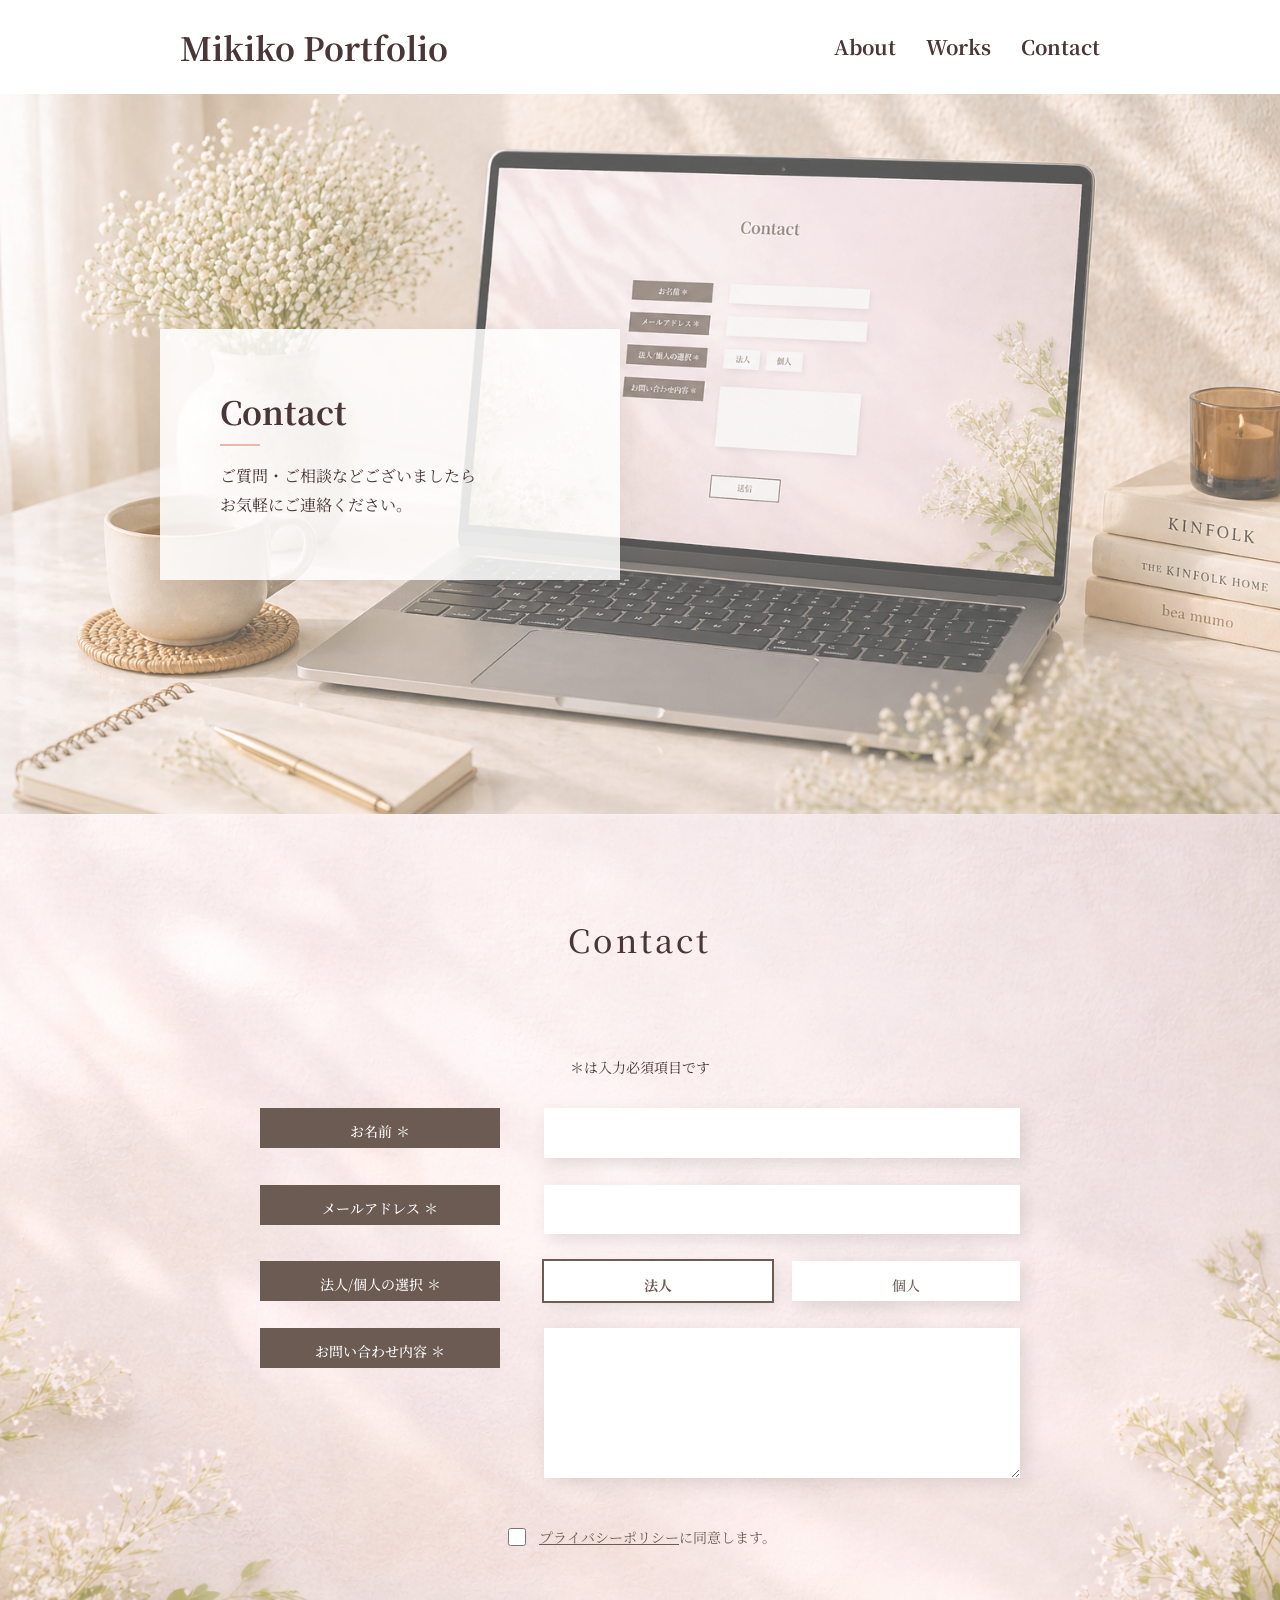
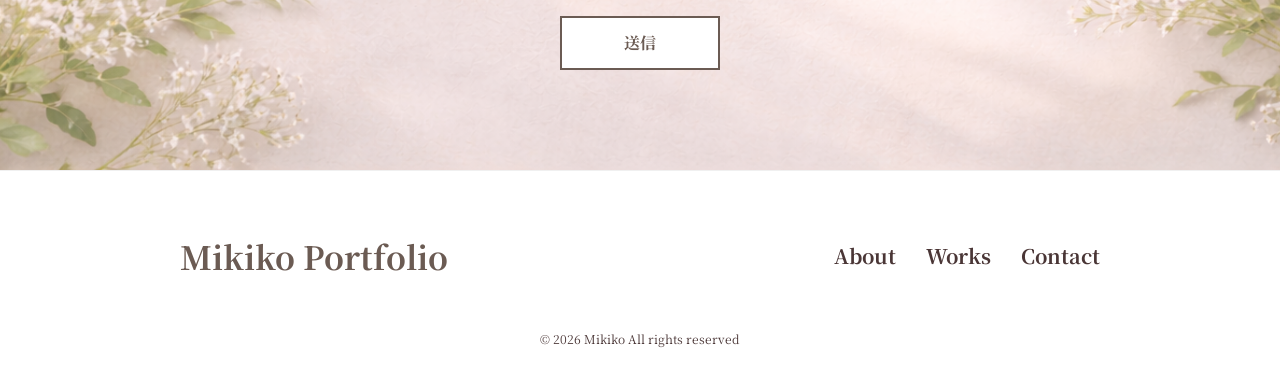
==== contact.html @ df4f46ea "portfolio" ====
<!doctype html>
<html lang="ja">
  <head>
    <meta charset="UTF-8" />
    <meta name="viewport" content="width=device-width, initial-scale=1.0" />
    <meta name="robots" content="noindex" />
    <title>Mikiko Portfolio</title>
    <!-- Google　font読み込み -->
    <link rel="preconnect" href="https://fonts.googleapis.com" />
    <link rel="preconnect" href="https://fonts.gstatic.com" crossorigin />
    <link
      href="https://fonts.googleapis.com/css2?family=Noto+Serif+JP:wght@400;500;700&display=swap"
      rel="stylesheet"
    />
    <!-- CSS読み込み -->
    <link rel="stylesheet" href="./css/reset.css" />
    <link href="https://unpkg.com/aos@2.3.1/dist/aos.css" rel="stylesheet" />
    <link rel="stylesheet" href="./css/style.css" />
  </head>
  <body class="contact-page">
    <header class="header">
      <div class="header__inner">
        <div class="header__logo">
          <a href="index.html">Mikiko Portfolio </a>
        </div>
        <nav class="header__nav">
          <ul class="nav__list">
            <li class="nav__item"><a href="about.html">About</a></li>
            <li class="nav__item"><a href="works.html">Works</a></li>
            <li class="nav__item"><a href="#contact">Contact</a></li>
          </ul>
        </nav>
        <div class="hamburger">
          <span class="hamburger__bar"></span>
          <span class="hamburger__bar"></span>
          <span class="hamburger__bar"></span>
        </div>
        <nav class="drawer__nav">
          <ul class="drawer__nav-list">
            <li class="drawer__nav-list">
              <a href="about.html">About</a>
              <span>私について</span>
            </li>
            <li class="drawer__nav-list">
              <a href="works.html">Works</a>
              <span>制作実績</span>
            </li>
            <li class="drawer__nav-list">
              <a href="contact.html">Contact</a>
              <span>お問い合わせ</span>
            </li>
          </ul>
        </nav>
        <div class="drawer__overlay"></div>
      </div>
    </header>

    <main>
      <section class="mv">
        <div class="mv__bg"></div>
        <div class="mv__inner">
          <div class="mv__content">
            <p class="mv__title">
              Contact
            </p>
            <p class="mv__text">
              ご質問・ご相談などございましたら <br>
              お気軽にご連絡ください。
            </p>
          </div>
        </div>
      </section>


      <section id="contact" class="contact" data-aos="fade-up">
        <div class="contact__inner">
          <h2 class="sec__ttl">Contact</h2>
          <div
            class="frm-container"
            data-aos="zoom-in-up"
            data-aos-duration="1000"
          >
            <p class="contact__text">＊は入力必須項目です</p>
            <div class="form-inner">
              <div class="form-group">
                <label for="your-name">お名前 ＊</label>
                <input type="text" id="your-name" name="your-name" />
              </div>
              <div class="form-group">
                <label for="your-email">メールアドレス ＊</label>
                <input type="email" id="your-email" name="your-email" />
              </div>
              <div class="form-group">
                <label for="your-name">法人/個人の選択 ＊</label>
                <div class="form-select">
                  <div class="form-radio">
                    <input
                      type="radio"
                      id="type-corporete"
                      name="your-type"
                      value="法人"
                      checked
                    />
                    <label for="type-corporete">法人</label>
                  </div>
                  <div class="form-radio">
                    <input
                      type="radio"
                      id="type-individual"
                      name="your-type"
                      value="個人"
                    />
                    <label for="type-individual">個人</label>
                  </div>
                </div>
              </div>
              <div class="form-group">
                <label for="your-message">お問い合わせ内容 ＊</label>
                <textarea id="your-massage" name="your-messge"></textarea>
              </div>

              <div class="form-privacy">
                <label class="form-privacy__label">
                  <input type="checkbox" name="privacy" required />
                  <span class="form-privacy__text">
                    <a href="privacy.html" target="_blank"
                      >プライバシーポリシー</a
                    >に同意します。
                  </span>
                </label>
              </div>

              <button type="submit" class="form-btn">送信</button>
            </div>
          </div>
        </div>
      </section>
    </main>

    <footer class="footer">
      <div class="footer__inner">
        <div class="footer__logo">
          <a href="index.html"></a>Mikiko Portfolio
        </div>
        <nav class="footer__nav">
          <ul class="footer__list">
            <li class="footer__item"><a href="#about">About</a></li>
            <li class="footer__item"><a href="#works">Works</a></li>
            <li class="footer__item"><a href="#contact">Contact</a></li>
          </ul>
        </nav>

        <p class="footer__copyright">
          <small>© 2026 Mikiko All rights reserved</small>
        </p>
      </div>
    </footer>
    <script src="./js/script.js"></script>
    <script src="https://unpkg.com/aos@2.3.1/dist/aos.js"></script>
    <script>
      AOS.init({
        offset: 100, // スクロールしてから動くまでの距離
        duration: 1000, // アニメーションにかける時間(ミリ秒)
        easing: "ease", // 動き方
        once: true, // 一回きり（スクロールを戻しても消えない）
      });
    </script>
  </body>
</html>
---- css/style.css ----
@charset "UTF-8";
/* ===========================
 ここから About ページ専用のスタイル
   =========================== */
.about-page .mv {
  position: relative;
  height: 720px;
  width: 100%;
  overflow: hidden;
  display: -webkit-box;
  display: -ms-flexbox;
  display: flex;
  -webkit-box-align: center;
      -ms-flex-align: center;
          align-items: center;
}
.about-page .mv__bg {
  position: absolute;
  top: 0;
  left: 0;
  width: 100%;
  height: 100%;
  background: url("../img/about__mv.png") center/cover no-repeat;
  -webkit-animation: mvZoom 20s ease-in-out infinite;
          animation: mvZoom 20s ease-in-out infinite;
  z-index: 1;
}
.about-page .mv::after {
  content: "";
  position: absolute;
  inset: 0;
  background: rgba(255, 255, 255, 0.3);
  z-index: 2;
}
.about-page .mv__inner {
  position: relative;
  z-index: 10;
  width: 100%;
  max-width: 1000px;
  margin: 0 auto;
  padding: 0 20px;
}
.about-page .mv__content {
  background-color: rgba(255, 255, 255, 0.85);
  padding: 60px;
  width: 320px;
  -webkit-box-shadow: 0 10px 30px rgba(0, 0, 0, 0.05);
          box-shadow: 0 10px 30px rgba(0, 0, 0, 0.05);
  -webkit-animation: fadeUp 1.5s ease forwards;
          animation: fadeUp 1.5s ease forwards;
}
@media screen and (min-width: 1025px) {
  .about-page .mv__content {
    width: 460px;
  }
}
.about-page .mv__title {
  font-size: 26px;
  font-weight: 700;
  line-height: 1.4;
  margin-bottom: 16px;
}
.about-page .mv__title::after {
  content: "";
  display: block;
  width: 40px;
  height: 2px;
  background: #e8b8ad;
  margin-top: 10px;
  margin-left: auto;
  margin-right: auto;
}
@media screen and (min-width: 768px) {
  .about-page .mv__title::after {
    margin-left: 0;
  }
}
@media screen and (min-width: 1025px) {
  .about-page .mv__title {
    font-size: 32px;
  }
}
.about-page .mv__text {
  font-size: 16px;
  line-height: 1.8;
}
@-webkit-keyframes mvZoom {
  0% {
    -webkit-transform: scale(1);
            transform: scale(1);
  }
  50% {
    -webkit-transform: scale(1.1);
            transform: scale(1.1);
  }
  100% {
    -webkit-transform: scale(1);
            transform: scale(1);
  }
}
@keyframes mvZoom {
  0% {
    -webkit-transform: scale(1);
            transform: scale(1);
  }
  50% {
    -webkit-transform: scale(1.1);
            transform: scale(1.1);
  }
  100% {
    -webkit-transform: scale(1);
            transform: scale(1);
  }
}
@-webkit-keyframes fadeUp {
  from {
    opacity: 0;
    -webkit-transform: translateY(30px);
            transform: translateY(30px);
  }
  to {
    opacity: 1;
    -webkit-transform: translateY(0);
            transform: translateY(0);
  }
}
@keyframes fadeUp {
  from {
    opacity: 0;
    -webkit-transform: translateY(30px);
            transform: translateY(30px);
  }
  to {
    opacity: 1;
    -webkit-transform: translateY(0);
            transform: translateY(0);
  }
}
@media screen and (max-width: 768px) {
  .about-page .mv {
    height: 450px;
  }
  .about-page .mv__content {
    padding: 24px;
    margin: 0 auto;
    text-align: center;
  }
  .about-page .mv__title {
    font-size: 24px;
  }
  .about-page .mv__text {
    font-size: 18px;
  }
}
.about-page {
  /* ===========================
  skills スキル
   =========================== */
}
.about-page .skills {
  padding: 100px 0;
  background-color: #fff;
}
.about-page .skills__inner {
  max-width: 1000px;
  margin: 0 auto;
  padding: 0 20px;
}
.about-page .skills__list {
  display: -webkit-box;
  display: -ms-flexbox;
  display: flex;
  -webkit-box-pack: justify;
      -ms-flex-pack: justify;
          justify-content: space-between;
  gap: 20px;
}
@media screen and (max-width: 767px) {
  .about-page .skills__list {
    -webkit-box-orient: vertical;
    -webkit-box-direction: normal;
        -ms-flex-direction: column;
            flex-direction: column;
    -webkit-box-align: center;
        -ms-flex-align: center;
            align-items: center;
  }
}
.about-page .skills__item {
  -webkit-box-flex: 0;
      -ms-flex: 0 0 23%;
          flex: 0 0 23%;
  text-align: center;
  padding-bottom: 20px;
}
@media screen and (max-width: 767px) {
  .about-page .skills__item {
    width: 100%;
  }
}
.about-page .skills__icon {
  width: 100px;
  height: 100px;
  margin: 0 auto 20px;
  display: -webkit-box;
  display: -ms-flexbox;
  display: flex;
  -webkit-box-align: center;
      -ms-flex-align: center;
          align-items: center;
  -webkit-box-pack: center;
      -ms-flex-pack: center;
          justify-content: center;
}
.about-page .skills__icon img {
  width: 150px;
  height: auto;
  display: block;
}
.about-page .skills__title {
  font-size: 16px;
  font-weight: bold;
  margin-bottom: 15px;
  line-height: 1.4;
}
.about-page .skills__text {
  font-size: 14px;
  line-height: 1.6;
}
.about-page {
  /* ===========================
   制作スタンス
   =========================== */
}
.about-page .stance {
  padding: 100px 0 0;
  background-color: #FDF9F8;
}
.about-page .stance__inner {
  max-width: 1000px;
  margin: 0 auto;
  padding: 0 20px;
}
.about-page .stance__content {
  display: -webkit-box;
  display: -ms-flexbox;
  display: flex;
  -webkit-box-align: center;
      -ms-flex-align: center;
          align-items: center;
  -webkit-box-pack: center;
      -ms-flex-pack: center;
          justify-content: center;
  gap: 50px;
}
@media screen and (max-width: 767px) {
  .about-page .stance__content {
    -webkit-box-orient: vertical;
    -webkit-box-direction: normal;
        -ms-flex-direction: column;
            flex-direction: column;
    gap: 30px;
  }
}
.about-page .stance__image {
  -webkit-box-flex: 0;
      -ms-flex: 0 0 50%;
          flex: 0 0 50%;
  position: relative;
  margin-right: calc(50% - 50vw);
  width: auto;
}
.about-page .stance__image img {
  width: 100%;
  height: auto;
  display: block;
  -o-object-fit: cover;
     object-fit: cover;
  mask-image: -webkit-gradient(linear, right top, left top, color-stop(80%, black), to(transparent));
  mask-image: linear-gradient(to left, black 80%, transparent 100%);
  -webkit-mask-image: -webkit-gradient(linear, right top, left top, color-stop(80%, black), to(transparent));
  -webkit-mask-image: linear-gradient(to left, black 80%, transparent 100%);
}
.about-page .stance__text {
  -webkit-box-flex: 1;
      -ms-flex: 1;
          flex: 1;
  text-align: left;
  font-family: "Noto Serif JP", serif;
  font-size: 16px;
  line-height: 2.2;
  color: #6B5B53;
  letter-spacing: 0.05em;
}
@media screen and (min-width: 1025px) {
  .about-page .stance__text {
    font-size: 18px;
  }
}
.about-page {
  /* ===========================
    profile 目標
   =========================== */
}
.about-page .profile {
  padding: 80px 0;
}
.about-page .profile__inner {
  width: min(100% - 40px, 1080px);
  margin: 0 auto;
  display: grid;
  grid-template-columns: 1fr;
  gap: 60px;
  position: relative;
}
@media screen and (min-width: 1025px) {
  .about-page .profile__inner {
    grid-template-columns: 1fr 1fr;
    gap: 48px;
  }
}
.about-page .profile__inner::before {
  content: "";
  position: absolute;
  top: 0;
  bottom: 0;
  left: 50%;
  width: 1px;
  background: #e8ddd8;
}
@media screen and (max-width: 767px) {
  .about-page .profile__inner::before {
    display: none;
  }
}
.about-page .profile__block {
  display: -webkit-box;
  display: -ms-flexbox;
  display: flex;
  -webkit-box-align: center;
      -ms-flex-align: center;
          align-items: center;
  -webkit-box-pack: justify;
      -ms-flex-pack: justify;
          justify-content: space-between;
  gap: 32px;
}
@media screen and (min-width: 1025px) {
  .about-page .profile__block {
    -webkit-box-pack: justify;
        -ms-flex-pack: justify;
            justify-content: space-between;
  }
}
.about-page .profile .sec__ttl {
  text-align: left;
}
.about-page .profile .sec__ttl::after {
  content: "";
  display: block;
  width: 40px;
  height: 2px;
  background: #e8b8ad;
  margin-top: 10px;
}
.about-page .profile__text {
  font-size: 14px;
  line-height: 2;
}
.about-page .profile__image {
  -ms-flex-negative: 0;
      flex-shrink: 0;
  overflow: hidden;
}
.about-page .profile__image img {
  width: 100%;
  height: 100%;
  -o-object-fit: cover;
     object-fit: cover;
  display: block;
}
.about-page .profile__image--square {
  width: 180px;
  height: 180px;
}
.about-page .profile__image--circle {
  width: 180px;
  height: 180px;
  border-radius: 50%;
}
.about-page {
  /* ===========================
  thanks セクション（インナー幅に合わせる版）
  =========================== */
}
.about-page .thanks {
  background: #fdf6f5;
  padding: 80px 0;
}
.about-page .thanks__inner {
  /* 他のセクションと共通のインナー幅に合わせる */
  width: min(100% - 40px, 1080px);
  margin: 0 auto;
  display: -webkit-box;
  display: -ms-flexbox;
  display: flex;
  -webkit-box-orient: horizontal;
  -webkit-box-direction: normal;
      -ms-flex-direction: row;
          flex-direction: row;
  -webkit-box-pack: justify;
      -ms-flex-pack: justify;
          justify-content: space-between;
  -webkit-box-align: center;
      -ms-flex-align: center;
          align-items: center;
}
.about-page .thanks__icon {
  width: 60px;
  height: auto;
  -ms-flex-negative: 0;
      flex-shrink: 0;
}
.about-page .thanks__icon:first-child {
  -webkit-transform: rotate(10deg);
          transform: rotate(10deg);
}
.about-page .thanks__icon:last-child {
  -webkit-transform: scaleX(-1) rotate(10deg);
          transform: scaleX(-1) rotate(10deg);
}
.about-page .thanks__text {
  text-align: center;
  /* テキストがアイコンに近すぎないよう、最低限の余白を確保 */
  padding: 0 20px;
}
.about-page .thanks__text p {
  font-size: 15px;
  line-height: 2;
  margin: 0;
  color: #5c514d;
}
.about-page {
  /* スマホ用調整 */
}
@media screen and (max-width: 767px) {
  .about-page .thanks {
    padding: 50px 0;
  }
  .about-page .thanks__inner {
    /* スマホでは間隔を space-between ではなく gap に戻すと綺麗です */
    -webkit-box-pack: center;
        -ms-flex-pack: center;
            justify-content: center;
    gap: 20px;
  }
  .about-page .thanks__icon {
    width: 35px;
  }
  .about-page .thanks__text p {
    font-size: 13px;
  }
}

/* ===========================
 ここから Works ページ専用のスタイル
   =========================== */
.works-page .mv {
  position: relative;
  height: 720px;
  width: 100%;
  overflow: hidden;
  display: -webkit-box;
  display: -ms-flexbox;
  display: flex;
  -webkit-box-align: center;
      -ms-flex-align: center;
          align-items: center;
}
.works-page .mv__bg {
  position: absolute;
  top: 0;
  left: 0;
  width: 100%;
  height: 100%;
  background: url("../img/works_mv.png") center/cover no-repeat;
  -webkit-animation: mvZoom 20s ease-in-out infinite;
          animation: mvZoom 20s ease-in-out infinite;
  z-index: 1;
}
.works-page .mv::after {
  content: "";
  position: absolute;
  inset: 0;
  background: rgba(255, 255, 255, 0.3);
  z-index: 2;
}
.works-page .mv__inner {
  position: relative;
  z-index: 10;
  width: 100%;
  max-width: 1000px;
  margin: 0 auto;
  padding: 0 20px;
}
.works-page .mv__content {
  background-color: rgba(255, 255, 255, 0.85);
  padding: 60px;
  width: 320px;
  -webkit-box-shadow: 0 10px 30px rgba(0, 0, 0, 0.05);
          box-shadow: 0 10px 30px rgba(0, 0, 0, 0.05);
  -webkit-animation: fadeUp 1.5s ease forwards;
          animation: fadeUp 1.5s ease forwards;
}
@media screen and (min-width: 1025px) {
  .works-page .mv__content {
    width: 460px;
  }
}
.works-page .mv__title {
  font-size: 26px;
  font-weight: 700;
  line-height: 1.4;
  margin-bottom: 16px;
}
.works-page .mv__title::after {
  content: "";
  display: block;
  width: 40px;
  height: 2px;
  background: #e8b8ad;
  margin-top: 10px;
  margin-left: auto;
  margin-right: auto;
}
@media screen and (min-width: 768px) {
  .works-page .mv__title::after {
    margin-left: 0;
  }
}
@media screen and (min-width: 1025px) {
  .works-page .mv__title {
    font-size: 32px;
  }
}
.works-page .mv__text {
  font-size: 16px;
  line-height: 1.8;
}
@keyframes mvZoom {
  0% {
    -webkit-transform: scale(1);
            transform: scale(1);
  }
  50% {
    -webkit-transform: scale(1.1);
            transform: scale(1.1);
  }
  100% {
    -webkit-transform: scale(1);
            transform: scale(1);
  }
}
@keyframes fadeUp {
  from {
    opacity: 0;
    -webkit-transform: translateY(30px);
            transform: translateY(30px);
  }
  to {
    opacity: 1;
    -webkit-transform: translateY(0);
            transform: translateY(0);
  }
}
@media screen and (max-width: 768px) {
  .works-page .mv {
    height: 450px;
  }
  .works-page .mv__content {
    padding: 24px;
    margin: 0 auto;
    text-align: center;
  }
  .works-page .mv__title {
    font-size: 24px;
  }
  .works-page .mv__text {
    font-size: 18px;
  }
}
.works-page {
  /* ===========================
    Works ページ専用スタイル修正
    =========================== */
}
.works-page .works__dtl {
  padding: 80px 0;
  background-color: #fff;
}
.works-page .works__dtl-inner {
  width: min(100% - 40px, 1080px);
  margin: 0 auto;
}
.works-page .works__dtl-content {
  margin-top: 60px;
  display: -webkit-box;
  display: -ms-flexbox;
  display: flex;
  -webkit-box-orient: vertical;
  -webkit-box-direction: normal;
      -ms-flex-direction: column;
          flex-direction: column;
  gap: 80px;
}
@media screen and (min-width: 1025px) {
  .works-page .works__dtl-content {
    gap: 120px;
  }
}
.works-page .works-item {
  display: -webkit-box;
  display: -ms-flexbox;
  display: flex;
  -webkit-box-orient: vertical;
  -webkit-box-direction: normal;
      -ms-flex-direction: column;
          flex-direction: column;
  gap: 24px;
}
@media screen and (min-width: 1025px) {
  .works-page .works-item {
    -webkit-box-orient: horizontal;
    -webkit-box-direction: normal;
        -ms-flex-direction: row;
            flex-direction: row;
    -webkit-box-align: start;
        -ms-flex-align: start;
            align-items: flex-start;
    gap: 60px;
  }
}
.works-page .works-item__image {
  width: 100%;
}
@media screen and (min-width: 1025px) {
  .works-page .works-item__image {
    width: 50%;
  }
}
.works-page .works-item__image img {
  width: 100%;
  height: auto;
  display: block;
  -webkit-transition: -webkit-transform 0.3s ease;
  transition: -webkit-transform 0.3s ease;
  transition: transform 0.3s ease;
  transition: transform 0.3s ease, -webkit-transform 0.3s ease;
  border-radius: 5px;
}
.works-page .works-item__image img:hover {
  -webkit-transform: scale(1.02);
          transform: scale(1.02);
}
.works-page .works-item__body {
  width: 100%;
}
@media screen and (min-width: 1025px) {
  .works-page .works-item__body {
    width: 50%;
  }
}
.works-page .works-item__title {
  font-size: 18px;
  font-weight: 700;
  line-height: 1.5;
  margin-bottom: 24px;
  color: #333;
}
@media screen and (min-width: 1025px) {
  .works-page .works-item__title {
    font-size: 22px;
  }
}
.works-page .works-item__info {
  margin-bottom: 30px;
}
.works-page .works-item__info-row {
  display: -webkit-box;
  display: -ms-flexbox;
  display: flex;
  font-size: 14px;
  line-height: 1.8;
  margin-bottom: 8px;
}
.works-page .works-item__info-row dt {
  font-weight: 700;
  width: 6em;
  -ms-flex-negative: 0;
      flex-shrink: 0;
}
.works-page .works-item__info-row dd {
  margin-left: 0;
  color: #555;
}
.works-page .works-item__text {
  font-size: 15px;
  line-height: 1.8;
  color: #444;
  text-align: justify;
}
@media screen and (max-width: 767px) {
  .works-page .works__dtl {
    padding: 50px 0;
  }
  .works-page .works__dtl-content {
    margin-top: 40px;
  }
  .works-page .works-item__title {
    margin-bottom: 16px;
  }
  .works-page .works-item__info {
    margin-bottom: 20px;
  }
}

/* ===========================
 ここから Works ページ専用のスタイル
   =========================== */
.contact-page .mv {
  position: relative;
  height: 720px;
  width: 100%;
  overflow: hidden;
  display: -webkit-box;
  display: -ms-flexbox;
  display: flex;
  -webkit-box-align: center;
      -ms-flex-align: center;
          align-items: center;
}
.contact-page .mv__bg {
  position: absolute;
  top: 0;
  left: 0;
  width: 100%;
  height: 100%;
  background: url("../img/contact_mv.png") center/cover no-repeat;
  -webkit-animation: mvZoom 20s ease-in-out infinite;
          animation: mvZoom 20s ease-in-out infinite;
  z-index: 1;
}
.contact-page .mv::after {
  content: "";
  position: absolute;
  inset: 0;
  background: rgba(255, 255, 255, 0.3);
  z-index: 2;
}
.contact-page .mv__inner {
  position: relative;
  z-index: 10;
  width: 100%;
  max-width: 1000px;
  margin: 0 auto;
  padding: 0 20px;
}
.contact-page .mv__content {
  background-color: rgba(255, 255, 255, 0.85);
  padding: 60px;
  width: 320px;
  -webkit-box-shadow: 0 10px 30px rgba(0, 0, 0, 0.05);
          box-shadow: 0 10px 30px rgba(0, 0, 0, 0.05);
  -webkit-animation: fadeUp 1.5s ease forwards;
          animation: fadeUp 1.5s ease forwards;
}
@media screen and (min-width: 1025px) {
  .contact-page .mv__content {
    width: 460px;
  }
}
.contact-page .mv__title {
  font-size: 26px;
  font-weight: 700;
  line-height: 1.4;
  margin-bottom: 16px;
}
.contact-page .mv__title::after {
  content: "";
  display: block;
  width: 40px;
  height: 2px;
  background: #e8b8ad;
  margin-top: 10px;
  margin-left: auto;
  margin-right: auto;
}
@media screen and (min-width: 768px) {
  .contact-page .mv__title::after {
    margin-left: 0;
  }
}
@media screen and (min-width: 1025px) {
  .contact-page .mv__title {
    font-size: 32px;
  }
}
.contact-page .mv__text {
  font-size: 16px;
  line-height: 1.8;
}
@keyframes mvZoom {
  0% {
    -webkit-transform: scale(1);
            transform: scale(1);
  }
  50% {
    -webkit-transform: scale(1.1);
            transform: scale(1.1);
  }
  100% {
    -webkit-transform: scale(1);
            transform: scale(1);
  }
}
@keyframes fadeUp {
  from {
    opacity: 0;
    -webkit-transform: translateY(30px);
            transform: translateY(30px);
  }
  to {
    opacity: 1;
    -webkit-transform: translateY(0);
            transform: translateY(0);
  }
}
@media screen and (max-width: 768px) {
  .contact-page .mv {
    height: 450px;
  }
  .contact-page .mv__content {
    padding: 24px;
    margin: 0 auto;
    text-align: center;
  }
  .contact-page .mv__title {
    font-size: 24px;
  }
  .contact-page .mv__text {
    font-size: 18px;
  }
}
.contact-page {
  /* ===========================
  skills スキル
   =========================== */
}
.contact-page .skills {
  padding: 100px 0;
  background-color: #fff;
}
.contact-page .skills__inner {
  max-width: 1000px;
  margin: 0 auto;
  padding: 0 20px;
}
.contact-page .skills__list {
  display: -webkit-box;
  display: -ms-flexbox;
  display: flex;
  -webkit-box-pack: justify;
      -ms-flex-pack: justify;
          justify-content: space-between;
  gap: 20px;
}
@media screen and (max-width: 767px) {
  .contact-page .skills__list {
    -webkit-box-orient: vertical;
    -webkit-box-direction: normal;
        -ms-flex-direction: column;
            flex-direction: column;
    -webkit-box-align: center;
        -ms-flex-align: center;
            align-items: center;
  }
}
.contact-page .skills__item {
  -webkit-box-flex: 0;
      -ms-flex: 0 0 23%;
          flex: 0 0 23%;
  text-align: center;
  padding-bottom: 20px;
}
@media screen and (max-width: 767px) {
  .contact-page .skills__item {
    width: 100%;
  }
}
.contact-page .skills__icon {
  width: 100px;
  height: 100px;
  margin: 0 auto 20px;
  display: -webkit-box;
  display: -ms-flexbox;
  display: flex;
  -webkit-box-align: center;
      -ms-flex-align: center;
          align-items: center;
  -webkit-box-pack: center;
      -ms-flex-pack: center;
          justify-content: center;
}
.contact-page .skills__icon img {
  width: 150px;
  height: auto;
  display: block;
}
.contact-page .skills__title {
  font-size: 16px;
  font-weight: bold;
  margin-bottom: 15px;
  line-height: 1.4;
}
.contact-page .skills__text {
  font-size: 14px;
  line-height: 1.6;
}
.contact-page {
  /* ===========================
   制作スタンス
   =========================== */
}
.contact-page .stance {
  padding: 100px 0 0;
  background-color: #FDF9F8;
}
.contact-page .stance__inner {
  max-width: 1000px;
  margin: 0 auto;
  padding: 0 20px;
}
.contact-page .stance__content {
  display: -webkit-box;
  display: -ms-flexbox;
  display: flex;
  -webkit-box-align: center;
      -ms-flex-align: center;
          align-items: center;
  -webkit-box-pack: center;
      -ms-flex-pack: center;
          justify-content: center;
  gap: 50px;
}
@media screen and (max-width: 767px) {
  .contact-page .stance__content {
    -webkit-box-orient: vertical;
    -webkit-box-direction: normal;
        -ms-flex-direction: column;
            flex-direction: column;
    gap: 30px;
  }
}
.contact-page .stance__image {
  -webkit-box-flex: 0;
      -ms-flex: 0 0 50%;
          flex: 0 0 50%;
  position: relative;
  margin-right: calc(50% - 50vw);
  width: auto;
}
.contact-page .stance__image img {
  width: 100%;
  height: auto;
  display: block;
  -o-object-fit: cover;
     object-fit: cover;
  mask-image: -webkit-gradient(linear, right top, left top, color-stop(80%, black), to(transparent));
  mask-image: linear-gradient(to left, black 80%, transparent 100%);
  -webkit-mask-image: -webkit-gradient(linear, right top, left top, color-stop(80%, black), to(transparent));
  -webkit-mask-image: linear-gradient(to left, black 80%, transparent 100%);
}
.contact-page .stance__text {
  -webkit-box-flex: 1;
      -ms-flex: 1;
          flex: 1;
  text-align: left;
  font-family: "Noto Serif JP", serif;
  font-size: 16px;
  line-height: 2.2;
  color: #6B5B53;
  letter-spacing: 0.05em;
}
@media screen and (min-width: 1025px) {
  .contact-page .stance__text {
    font-size: 18px;
  }
}
.contact-page {
  /* ===========================
    profile 目標
   =========================== */
}
.contact-page .profile {
  padding: 80px 0;
}
.contact-page .profile__inner {
  width: min(100% - 40px, 1080px);
  margin: 0 auto;
  display: grid;
  grid-template-columns: 1fr;
  gap: 60px;
  position: relative;
}
@media screen and (min-width: 1025px) {
  .contact-page .profile__inner {
    grid-template-columns: 1fr 1fr;
    gap: 48px;
  }
}
.contact-page .profile__inner::before {
  content: "";
  position: absolute;
  top: 0;
  bottom: 0;
  left: 50%;
  width: 1px;
  background: #e8ddd8;
}
@media screen and (max-width: 767px) {
  .contact-page .profile__inner::before {
    display: none;
  }
}
.contact-page .profile__block {
  display: -webkit-box;
  display: -ms-flexbox;
  display: flex;
  -webkit-box-align: center;
      -ms-flex-align: center;
          align-items: center;
  -webkit-box-pack: justify;
      -ms-flex-pack: justify;
          justify-content: space-between;
  gap: 32px;
}
@media screen and (min-width: 1025px) {
  .contact-page .profile__block {
    -webkit-box-pack: justify;
        -ms-flex-pack: justify;
            justify-content: space-between;
  }
}
.contact-page .profile .sec__ttl {
  text-align: left;
}
.contact-page .profile .sec__ttl::after {
  content: "";
  display: block;
  width: 40px;
  height: 2px;
  background: #e8b8ad;
  margin-top: 10px;
}
.contact-page .profile__text {
  font-size: 14px;
  line-height: 2;
}
.contact-page .profile__image {
  -ms-flex-negative: 0;
      flex-shrink: 0;
  overflow: hidden;
}
.contact-page .profile__image img {
  width: 100%;
  height: 100%;
  -o-object-fit: cover;
     object-fit: cover;
  display: block;
}
.contact-page .profile__image--square {
  width: 180px;
  height: 180px;
}
.contact-page .profile__image--circle {
  width: 180px;
  height: 180px;
  border-radius: 50%;
}
.contact-page {
  /* ===========================
  thanks
     =========================== */
}
.contact-page .thanks {
  background: #fdf6f5;
  padding: 50px 20px;
  display: -webkit-box;
  display: -ms-flexbox;
  display: flex;
  -webkit-box-pack: center;
      -ms-flex-pack: center;
          justify-content: center;
  -webkit-box-align: center;
      -ms-flex-align: center;
          align-items: center;
  gap: 30px;
}
.contact-page .thanks__icon {
  width: 50px;
  height: auto;
  -o-object-fit: contain;
     object-fit: contain;
}
.contact-page .thanks__icon:last-child {
  /* もし「左右反転させてから傾けたい」場合はこちら */
  -webkit-transform: scaleX(-1) rotate(-10deg);
          transform: scaleX(-1) rotate(-10deg);
}
.contact-page .thanks__text {
  text-align: center;
}
.contact-page .thanks__text p {
  font-size: 14px;
  line-height: 1.8;
  margin: 0;
  color: #666;
}
.contact-page {
  /* スマホ用：アイコンを小さくするか、非表示にする */
}
@media (max-width: 600px) {
  .contact-page .thanks {
    gap: 15px;
  }
  .contact-page .thanks__icon {
    width: 30px;
  }
  .contact-page .thanks__text p {
    font-size: 12px;
  }
}

*,
*::before,
*::after {
  -webkit-box-sizing: border-box;
          box-sizing: border-box;
  font-family: "Noto Serif JP", serif !important;
}

body {
  font-family: "Noto Sans JP", sans-serif;
  color: #4A3636;
  line-height: 1.6;
  background-color: #fff;
}

/* ===========================
共通部分
セクションタイトル 
   =========================== */
.sec__ttl {
  font-family: "Noto Serif JP", serif;
  text-align: center;
  font-style: 32px;
  font-weight: 500;
  margin-bottom: 80px;
}
@media screen and (min-width: 1025px) {
  .sec__ttl {
    font-size: 32px;
    margin-bottom: 90px;
    letter-spacing: 0.1em;
  }
}

/* ===========================
 header ヘッダー
   =========================== */
.header {
  width: 100%;
  background-color: #fff;
  position: sticky;
  top: 0;
  z-index: 100;
}
.header__inner {
  max-width: 960px;
  margin: 0 auto;
  padding: 20px;
  display: -webkit-box;
  display: -ms-flexbox;
  display: flex;
  -webkit-box-pack: justify;
      -ms-flex-pack: justify;
          justify-content: space-between;
  -webkit-box-align: center;
      -ms-flex-align: center;
          align-items: center;
}
.header__logo a {
  font-size: 20px;
  font-weight: 700;
  text-decoration: none;
}
@media screen and (min-width: 1025px) {
  .header__logo a {
    font-size: 32px;
    line-height: 1.7;
  }
}
.header__nav .nav__list {
  display: none;
}
@media screen and (min-width: 1025px) {
  .header__nav .nav__list {
    display: -webkit-box;
    display: -ms-flexbox;
    display: flex;
    gap: 30px;
    list-style: none;
  }
}
.header__nav .nav__item a {
  text-decoration: none;
  font-size: 20px;
  font-weight: 700;
  -webkit-transition: opacity 0.3s;
  transition: opacity 0.3s;
}
.header__nav .nav__item a:hover {
  opacity: 0.6;
}
.header .hamburger {
  width: 30px;
  height: 24px;
  position: relative;
  background: none;
  border: none;
  cursor: pointer;
  display: block;
  z-index: 101;
}
@media screen and (min-width: 768px) {
  .header .hamburger {
    display: none;
  }
}
.header .hamburger__bar {
  position: absolute;
  left: 0;
  width: 100%;
  height: 2px;
  background-color: #6B5B53;
  -webkit-transition: all 0.3s;
  transition: all 0.3s;
}
.header .hamburger__bar:nth-child(1) {
  top: 0;
}
.header .hamburger__bar:nth-child(2) {
  top: 50%;
  -webkit-transform: translateY(-50%);
          transform: translateY(-50%);
}
.header .hamburger__bar:nth-child(3) {
  bottom: 0;
}
.header .hamburger.is-open .hamburger__bar:nth-child(1) {
  -webkit-transform: translateY(11px) rotate(45deg);
          transform: translateY(11px) rotate(45deg);
}
.header .hamburger.is-open .hamburger__bar:nth-child(2) {
  opacity: 0;
}
.header .hamburger.is-open .hamburger__bar:nth-child(3) {
  -webkit-transform: translateY(-11px) rotate(-45deg);
          transform: translateY(-11px) rotate(-45deg);
}
.header .drawer__nav {
  position: fixed;
  top: 0;
  right: 0;
  width: 320px;
  height: 100vh;
  background-color: #fcf8f7;
  text-align: center;
  z-index: 100;
  padding: 0;
  -webkit-transform: translateX(100%);
          transform: translateX(100%);
  -webkit-transition: -webkit-transform 0.4s ease;
  transition: -webkit-transform 0.4s ease;
  transition: transform 0.4s ease;
  transition: transform 0.4s ease, -webkit-transform 0.4s ease;
}
.header .drawer__nav.is-open {
  -webkit-transform: translateX(0);
          transform: translateX(0);
}
.header .drawer__header {
  display: -webkit-box;
  display: -ms-flexbox;
  display: flex;
  -webkit-box-align: center;
      -ms-flex-align: center;
          align-items: center;
  -webkit-box-pack: justify;
      -ms-flex-pack: justify;
          justify-content: space-between;
  padding: 20px 24px;
  border-bottom: 1px solid rgba(0, 0, 0, 0.1);
}
.header .drawer__header .drawer__title {
  font-size: 14px;
  font-weight: 500;
  letter-spacing: 0.05em;
}
.header .drawer__nav-list {
  list-style: none;
  margin: 0;
  padding-top: 40px;
}
.header .drawer__nav-list li {
  padding: 40px 0;
  border-bottom: 1px solid #4A3636;
  cursor: pointer;
  -webkit-transition: background-color 0.2s ease;
  transition: background-color 0.2s ease;
}
.header .drawer__nav-list li:hover {
  background-color: rgba(0, 0, 0, 0.03);
}
.header .drawer__nav-list li a, .header .drawer__nav-list li > span:first-child, .header .drawer__nav-list li {
  display: block;
  font-size: 24px;
  font-weight: 600;
  margin-bottom: 8px;
}
.header .drawer__nav-list li span {
  display: block;
  font-size: 14px;
  opacity: 0.8;
  margin-top: 4px;
  letter-spacing: 0.08em;
}
.header .drawer__overlay {
  display: none;
  position: fixed;
  inset: 0;
  background-color: rgba(0, 0, 0, 0.3);
  z-index: 99;
}
.header .drawer__overlay.is-open {
  display: block;
}

.mv {
  position: relative;
  height: 720px;
  width: 100%;
  overflow: hidden;
  display: -webkit-box;
  display: -ms-flexbox;
  display: flex;
  -webkit-box-align: center;
      -ms-flex-align: center;
          align-items: center;
}
.mv__bg {
  position: absolute;
  top: 0;
  left: 0;
  width: 100%;
  height: 100%;
  background: url("../img/mv__bg.png") center/cover no-repeat;
  -webkit-animation: mvZoom 20s ease-in-out infinite;
          animation: mvZoom 20s ease-in-out infinite;
  z-index: 1;
}
.mv::after {
  content: "";
  position: absolute;
  inset: 0;
  background: rgba(255, 255, 255, 0.3);
  z-index: 2;
}
.mv__inner {
  position: relative;
  z-index: 10;
  width: 100%;
  max-width: 1000px;
  margin: 0 auto;
  padding: 0 20px;
}
.mv__content {
  background-color: rgba(255, 255, 255, 0.85);
  padding: 60px;
  width: 320px;
  -webkit-box-shadow: 0 10px 30px rgba(0, 0, 0, 0.05);
          box-shadow: 0 10px 30px rgba(0, 0, 0, 0.05);
  -webkit-animation: fadeUp 1.5s ease forwards;
          animation: fadeUp 1.5s ease forwards;
}
@media screen and (min-width: 1025px) {
  .mv__content {
    width: 460px;
  }
}
.mv__title {
  font-size: 26px;
  font-weight: 700;
  line-height: 1.4;
  margin-bottom: 16px;
}
@media screen and (min-width: 1025px) {
  .mv__title {
    font-size: 32px;
  }
}
.mv__text {
  font-size: 16px;
  line-height: 1.8;
}
@keyframes mvZoom {
  0% {
    -webkit-transform: scale(1);
            transform: scale(1);
  }
  50% {
    -webkit-transform: scale(1.1);
            transform: scale(1.1);
  }
  100% {
    -webkit-transform: scale(1);
            transform: scale(1);
  }
}
@keyframes fadeUp {
  from {
    opacity: 0;
    -webkit-transform: translateY(30px);
            transform: translateY(30px);
  }
  to {
    opacity: 1;
    -webkit-transform: translateY(0);
            transform: translateY(0);
  }
}

@media screen and (max-width: 768px) {
  .mv {
    height: 450px;
  }
  .mv__content {
    padding: 24px;
    margin: 0 auto;
    text-align: center;
  }
  .mv__title {
    font-size: 24px;
  }
  .mv__text {
    font-size: 18px;
  }
}
/* ===========================
about アバウト
   =========================== */
.about {
  padding: 100px 0;
  background-color: #fff;
}
.about__inner {
  max-width: 1000px;
  margin: 0 auto;
  padding: 0 20px;
}
.about__content {
  display: -webkit-box;
  display: -ms-flexbox;
  display: flex;
  -webkit-box-align: center;
      -ms-flex-align: center;
          align-items: center;
  -webkit-box-pack: center;
      -ms-flex-pack: center;
          justify-content: center;
  gap: 80px;
}
@media screen and (max-width: 767px) {
  .about__content {
    -webkit-box-orient: vertical;
    -webkit-box-direction: normal;
        -ms-flex-direction: column;
            flex-direction: column;
    gap: 30px;
  }
}
.about__image {
  -webkit-box-flex: 0;
      -ms-flex: 0 0 45%;
          flex: 0 0 45%;
}
.about__image img {
  width: 100%;
  height: auto;
  display: block;
  -webkit-box-shadow: 10px 10px 0px #FDF9F8;
          box-shadow: 10px 10px 0px #FDF9F8;
}
.about__text {
  -webkit-box-flex: 1;
      -ms-flex: 1;
          flex: 1;
  text-align: left;
  font-family: "Noto Serif JP", serif;
  font-size: 16px;
  line-height: 2.2;
  color: #6B5B53;
  letter-spacing: 0.05em;
}
@media screen and (min-width: 1025px) {
  .about__text {
    font-size: 18px;
  }
}

/* ===========================
works ワークス
   =========================== */
.works {
  padding: 100px 0;
  background-color: #FDF9F8;
}
.works__inner {
  max-width: 1000px;
  margin: 0 auto;
  padding: 0 20px;
}
.works__list {
  display: -webkit-box;
  display: -ms-flexbox;
  display: flex;
  -webkit-box-pack: justify;
      -ms-flex-pack: justify;
          justify-content: space-between;
  gap: 20px;
}
@media screen and (max-width: 767px) {
  .works__list {
    -webkit-box-orient: vertical;
    -webkit-box-direction: normal;
        -ms-flex-direction: column;
            flex-direction: column;
    -webkit-box-align: center;
        -ms-flex-align: center;
            align-items: center;
  }
}
.works__item {
  -webkit-box-flex: 0;
      -ms-flex: 0 0 31%;
          flex: 0 0 31%;
  background-color: #fff;
  padding-bottom: 20px;
  background-color: #fff;
  -webkit-box-shadow: 0 4px 4px 0 rgba(0, 0, 0, 0.25);
          box-shadow: 0 4px 4px 0 rgba(0, 0, 0, 0.25);
}
@media screen and (max-width: 767px) {
  .works__item {
    width: 100%;
    max-width: 350px;
  }
}
.works__imge {
  width: 100%;
  margin-bottom: 15px;
}
.works__imge img {
  width: 100%;
  height: auto;
  display: block;
}
.works__text {
  padding: 0 15px;
  font-size: 14px;
  line-height: 1.6;
  color: #6B5B53;
  font-family: "Noto Serif JP", serif;
}

/* ===========================
Works モーダル表示用のスタイル  
=========================== */
/* モーダル表示用のスタイル */
.modal {
  position: fixed;
  top: 0;
  left: 0;
  width: 100%;
  height: 100%;
  background-color: rgba(0, 0, 0, 0.8);
  display: -webkit-box;
  display: -ms-flexbox;
  display: flex;
  -webkit-box-pack: center;
      -ms-flex-pack: center;
          justify-content: center;
  -webkit-box-align: center;
      -ms-flex-align: center;
          align-items: center;
  z-index: 1000;
  opacity: 0;
  visibility: hidden;
  -webkit-transition: opacity 0.3s, visibility 0.3s;
  transition: opacity 0.3s, visibility 0.3s;
}
.modal.is-active {
  opacity: 1;
  visibility: visible;
}
.modal__content {
  max-width: 80%;
  max-height: 80%;
}
.modal__content img {
  width: 100%;
  height: auto;
  -o-object-fit: contain;
     object-fit: contain;
  border: 4px solid #fff;
}

/* クリックできることを示すためにカーソルを変える */
.js-modal {
  cursor: -webkit-zoom-in;
  cursor: zoom-in;
  display: block;
}

/* ===========================
contact  コンタクト
  =========================== */
.contact {
  padding: 60px 0;
  background: url(../img/contact__sp.png) center/cover no-repeat;
}
@media screen and (min-width: 1025px) {
  .contact {
    background-image: url("../img/contact__image.png");
    padding: 100px 0;
    background-size: cover;
    background-position: center;
  }
}
.contact__inner {
  max-width: 800px;
  margin: 0 auto;
  padding: 0 20px;
}
.contact__text {
  text-align: center;
  font-size: 14px;
  margin-bottom: 30px;
}

.form-inner {
  display: -webkit-box;
  display: -ms-flexbox;
  display: flex;
  -webkit-box-orient: vertical;
  -webkit-box-direction: normal;
      -ms-flex-direction: column;
          flex-direction: column;
  gap: 27px;
}

.form-group {
  display: -webkit-box;
  display: -ms-flexbox;
  display: flex;
  -webkit-box-orient: vertical;
  -webkit-box-direction: normal;
      -ms-flex-direction: column;
          flex-direction: column;
  gap: 10px;
}
@media screen and (min-width: 1025px) {
  .form-group {
    -webkit-box-orient: horizontal;
    -webkit-box-direction: normal;
        -ms-flex-direction: row;
            flex-direction: row;
    -webkit-box-align: start;
        -ms-flex-align: start;
            align-items: flex-start;
    gap: 44px;
  }
}
.form-group .form-select {
  display: -webkit-box;
  display: -ms-flexbox;
  display: flex;
  gap: 20px;
  -webkit-box-flex: 1;
      -ms-flex: 1;
          flex: 1;
}
.form-group .form-radio {
  -webkit-box-flex: 1;
      -ms-flex: 1;
          flex: 1;
  position: relative;
}
.form-group .form-radio input[type=radio] {
  display: none;
}
.form-group .form-radio label {
  display: block;
  width: 100%;
  background-color: #fff;
  color: #6B5B53;
  padding: 12px;
  text-align: center;
  cursor: pointer;
  font-family: "Noto Serif JP", serif;
  -webkit-transition: all 0.3s;
  transition: all 0.3s;
  border: 1px solid transparent;
  -webkit-box-shadow: 5px 5px 16px 0 rgba(96, 96, 96, 0.16);
          box-shadow: 5px 5px 16px 0 rgba(96, 96, 96, 0.16);
  -webkit-box-flex: 0;
      -ms-flex: none;
          flex: none;
}
.form-group .form-radio input[type=radio]:checked + label {
  outline: 2px solid #6B5B53;
  font-weight: 700;
}
.form-group label {
  width: 180px;
  height: 40px;
  background-color: #6B5B53;
  color: #fff;
  padding: 8px 15px;
  font-size: 14px;
  text-align: center;
  font-weight: 500;
}
@media screen and (min-width: 1025px) {
  .form-group label {
    -webkit-box-flex: 0;
        -ms-flex: 0 0 240px;
            flex: 0 0 240px;
    padding: 12px 20px;
  }
}
.form-group input,
.form-group textarea {
  -webkit-box-flex: 1;
      -ms-flex: 1;
          flex: 1;
  padding: 12px;
  border: none;
  background-color: #fff;
  font-family: "Noto Serif JP", serif;
  -webkit-box-shadow: 5px 5px 16px 0 rgba(96, 96, 96, 0.16);
          box-shadow: 5px 5px 16px 0 rgba(96, 96, 96, 0.16);
}
.form-group input:focus,
.form-group textarea:focus {
  outline: 1px solid #6B5B53;
}
.form-group textarea {
  height: 150px;
}

/* プライバシーポリシー */
.form-privacy {
  margin-top: 20px;
  display: -webkit-box;
  display: -ms-flexbox;
  display: flex;
  -webkit-box-pack: center;
      -ms-flex-pack: center;
          justify-content: center;
  width: 100%;
}
.form-privacy__label {
  background-color: transparent !important;
  color: #6B5B53 !important;
  width: auto !important;
  height: auto !important;
  display: -webkit-inline-box !important;
  display: -ms-inline-flexbox !important;
  display: inline-flex !important;
  -webkit-box-align: center;
      -ms-flex-align: center;
          align-items: center;
  -webkit-box-pack: center;
      -ms-flex-pack: center;
          justify-content: center;
  cursor: pointer;
  font-weight: 500;
  gap: 10px;
}
.form-privacy__label input[type=checkbox] {
  width: 18px;
  height: 18px;
  cursor: pointer;
  accent-color: #6B5B53;
}
.form-privacy__text {
  font-size: 14px;
}
.form-privacy__text a {
  color: #6B5B53;
  text-decoration: underline;
  -webkit-transition: opacity 0.3s;
  transition: opacity 0.3s;
}
.form-privacy__text a:hover {
  opacity: 0.7;
}

.form-btn {
  margin: 40px auto 0;
  display: block;
  width: 160px;
  padding: 12px;
  border: 2px solid #6B5B53;
  background-color: #fff;
  color: #6B5B53;
  font-size: 16px;
  font-weight: 700;
  -webkit-transition: all 0.3s;
  transition: all 0.3s;
}
.form-btn:hover {
  background-color: #6B5B53;
  color: #fff;
}

/* ===========================
 footer フッター
=========================== */
.footer {
  padding: 60px 0 20px;
  background-color: #fff;
  border-top: 1px solid #f0f0f0;
}
.footer__inner {
  max-width: 960px;
  margin: 0 auto;
  padding: 0 20px;
  display: -webkit-box;
  display: -ms-flexbox;
  display: flex;
  -webkit-box-pack: justify;
      -ms-flex-pack: justify;
          justify-content: space-between;
  -webkit-box-align: center;
      -ms-flex-align: center;
          align-items: center;
  -ms-flex-wrap: wrap;
      flex-wrap: wrap;
}
.footer__logo {
  font-family: "Noto Serif JP", serif;
  font-size: 32px;
  font-weight: 700;
  color: #6B5B53;
}
.footer__nav .footer__list {
  display: -webkit-box;
  display: -ms-flexbox;
  display: flex;
  gap: 30px;
  list-style: none;
}
.footer__nav .footer__item:hover {
  opacity: 0.6;
}
.footer__nav .footer__item a {
  font-family: "Noto Serif JP", serif;
  font-size: 20px;
  font-weight: 700;
  cursor: pointer;
  -webkit-transition: opacity 0.3s;
  transition: opacity 0.3s;
}
.footer__copyright {
  width: 100%;
  text-align: center;
  margin-top: 40px;
  font-size: 18px;
  font-family: "Noto Serif JP", serif;
}
.footer__copyright small {
  font-size: 12px;
}

@media screen and (max-width: 767px) {
  .footer__inner {
    -webkit-box-orient: vertical;
    -webkit-box-direction: normal;
        -ms-flex-direction: column;
            flex-direction: column;
    gap: 30px;
  }
  .footer__nav .footer__list {
    gap: 20px;
  }
}/*# sourceMappingURL=style.css.map */
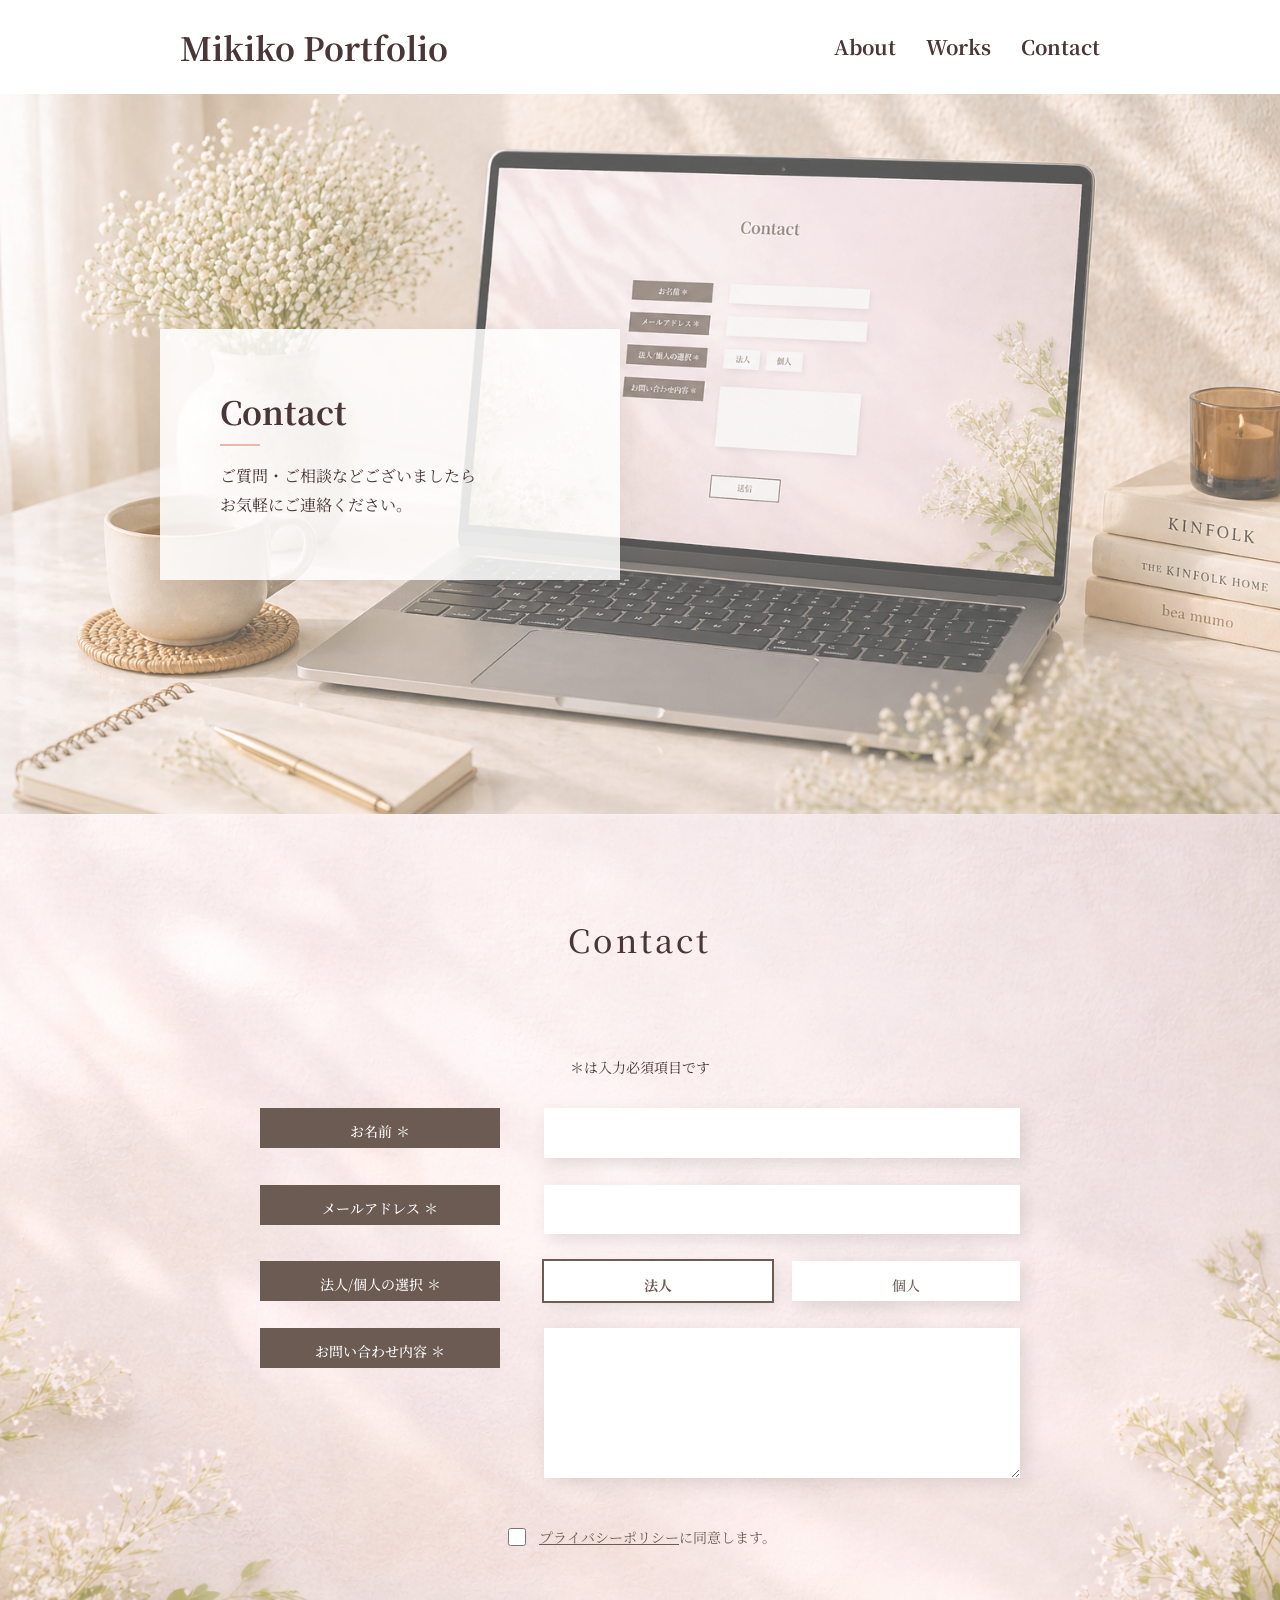
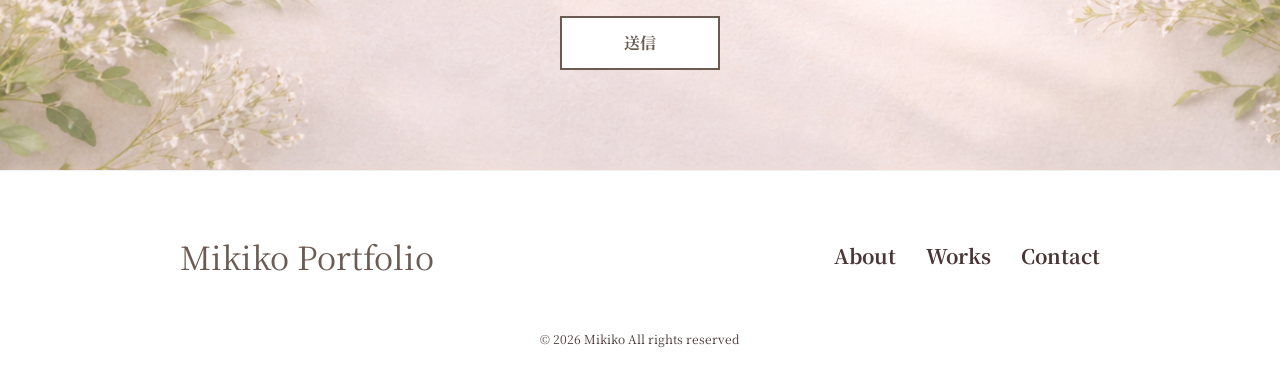
==== commit 2747ab92: "2026.5.30 微調整" ====
--- a/contact.html
+++ b/contact.html
@@ -81,7 +81,11 @@
             data-aos-duration="1000"
           >
             <p class="contact__text">＊は入力必須項目です</p>
-            <div class="form-inner">
+            <form class="form-inner"
+                          action="https://formspree.io/f/mgoqzeyk"
+              method="POST"
+
+            >
               <div class="form-group">
                 <label for="your-name">お名前 ＊</label>
                 <input type="text" id="your-name" name="your-name" />
@@ -116,7 +120,7 @@
               </div>
               <div class="form-group">
                 <label for="your-message">お問い合わせ内容 ＊</label>
-                <textarea id="your-massage" name="your-messge"></textarea>
+                <textarea id="your-massage" name="your-massage"></textarea>
               </div>
 
               <div class="form-privacy">
@@ -131,7 +135,7 @@
               </div>
 
               <button type="submit" class="form-btn">送信</button>
-            </div>
+            </form>
           </div>
         </div>
       </section>
@@ -140,7 +144,7 @@
     <footer class="footer">
       <div class="footer__inner">
         <div class="footer__logo">
-          <a href="index.html"></a>Mikiko Portfolio
+          <a href="index.html">Mikiko Portfolio</a>
         </div>
         <nav class="footer__nav">
           <ul class="footer__list">
--- a/css/style.css
+++ b/css/style.css
@@ -1146,11 +1146,11 @@
 *::after {
   -webkit-box-sizing: border-box;
           box-sizing: border-box;
-  font-family: "Noto Serif JP", serif !important;
+  font-family: "Noto Serif JP", serif;
 }
 
 body {
-  font-family: "Noto Sans JP", sans-serif;
+  font-family: "Noto Serif JP", serif;
   color: #4A3636;
   line-height: 1.6;
   background-color: #fff;
@@ -1163,7 +1163,7 @@
 .sec__ttl {
   font-family: "Noto Serif JP", serif;
   text-align: center;
-  font-style: 32px;
+  font-size: 24px;
   font-weight: 500;
   margin-bottom: 80px;
 }
@@ -1413,6 +1413,21 @@
   font-weight: 700;
   line-height: 1.4;
   margin-bottom: 16px;
+}
+.mv__title::after {
+  content: "";
+  display: block;
+  width: 40px;
+  height: 2px;
+  background: #e8b8ad;
+  margin-top: 10px;
+  margin-left: auto;
+  margin-right: auto;
+}
+@media screen and (min-width: 768px) {
+  .mv__title::after {
+    margin-left: 0;
+  }
 }
 @media screen and (min-width: 1025px) {
   .mv__title {
